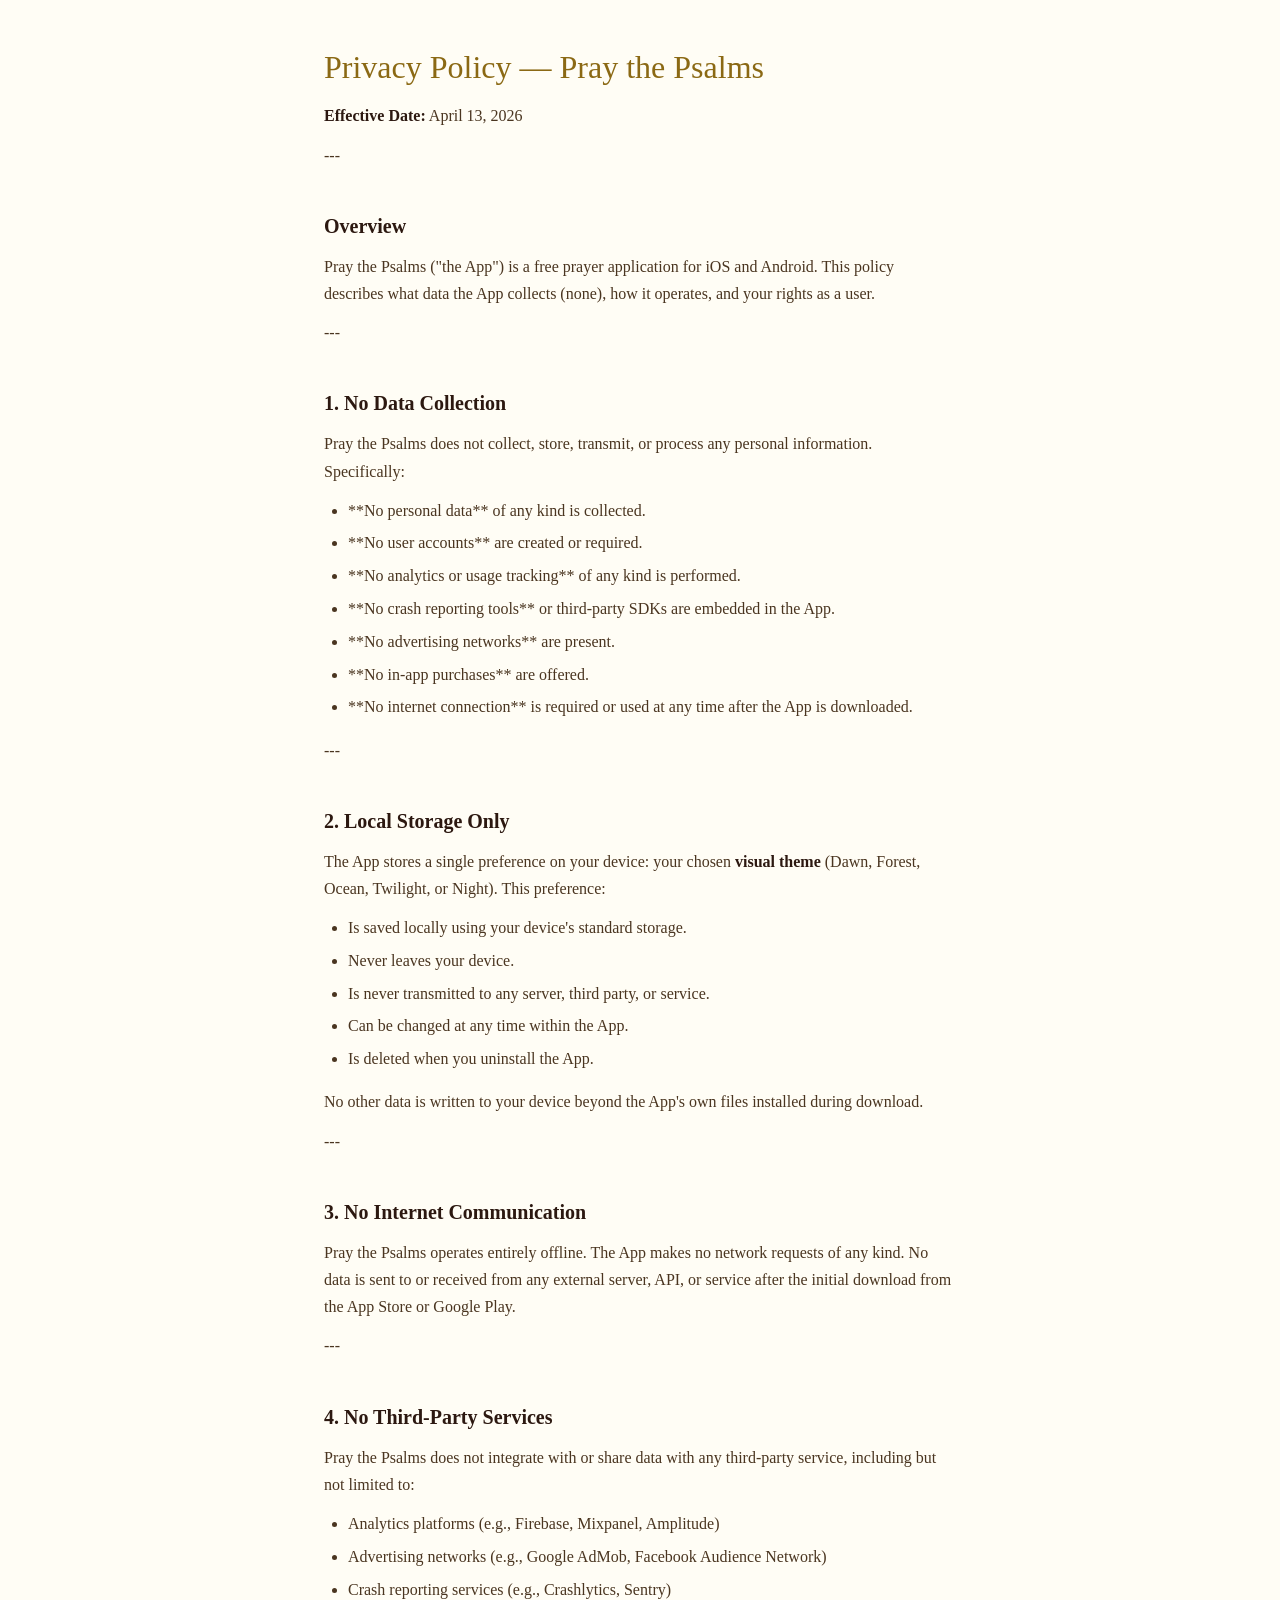
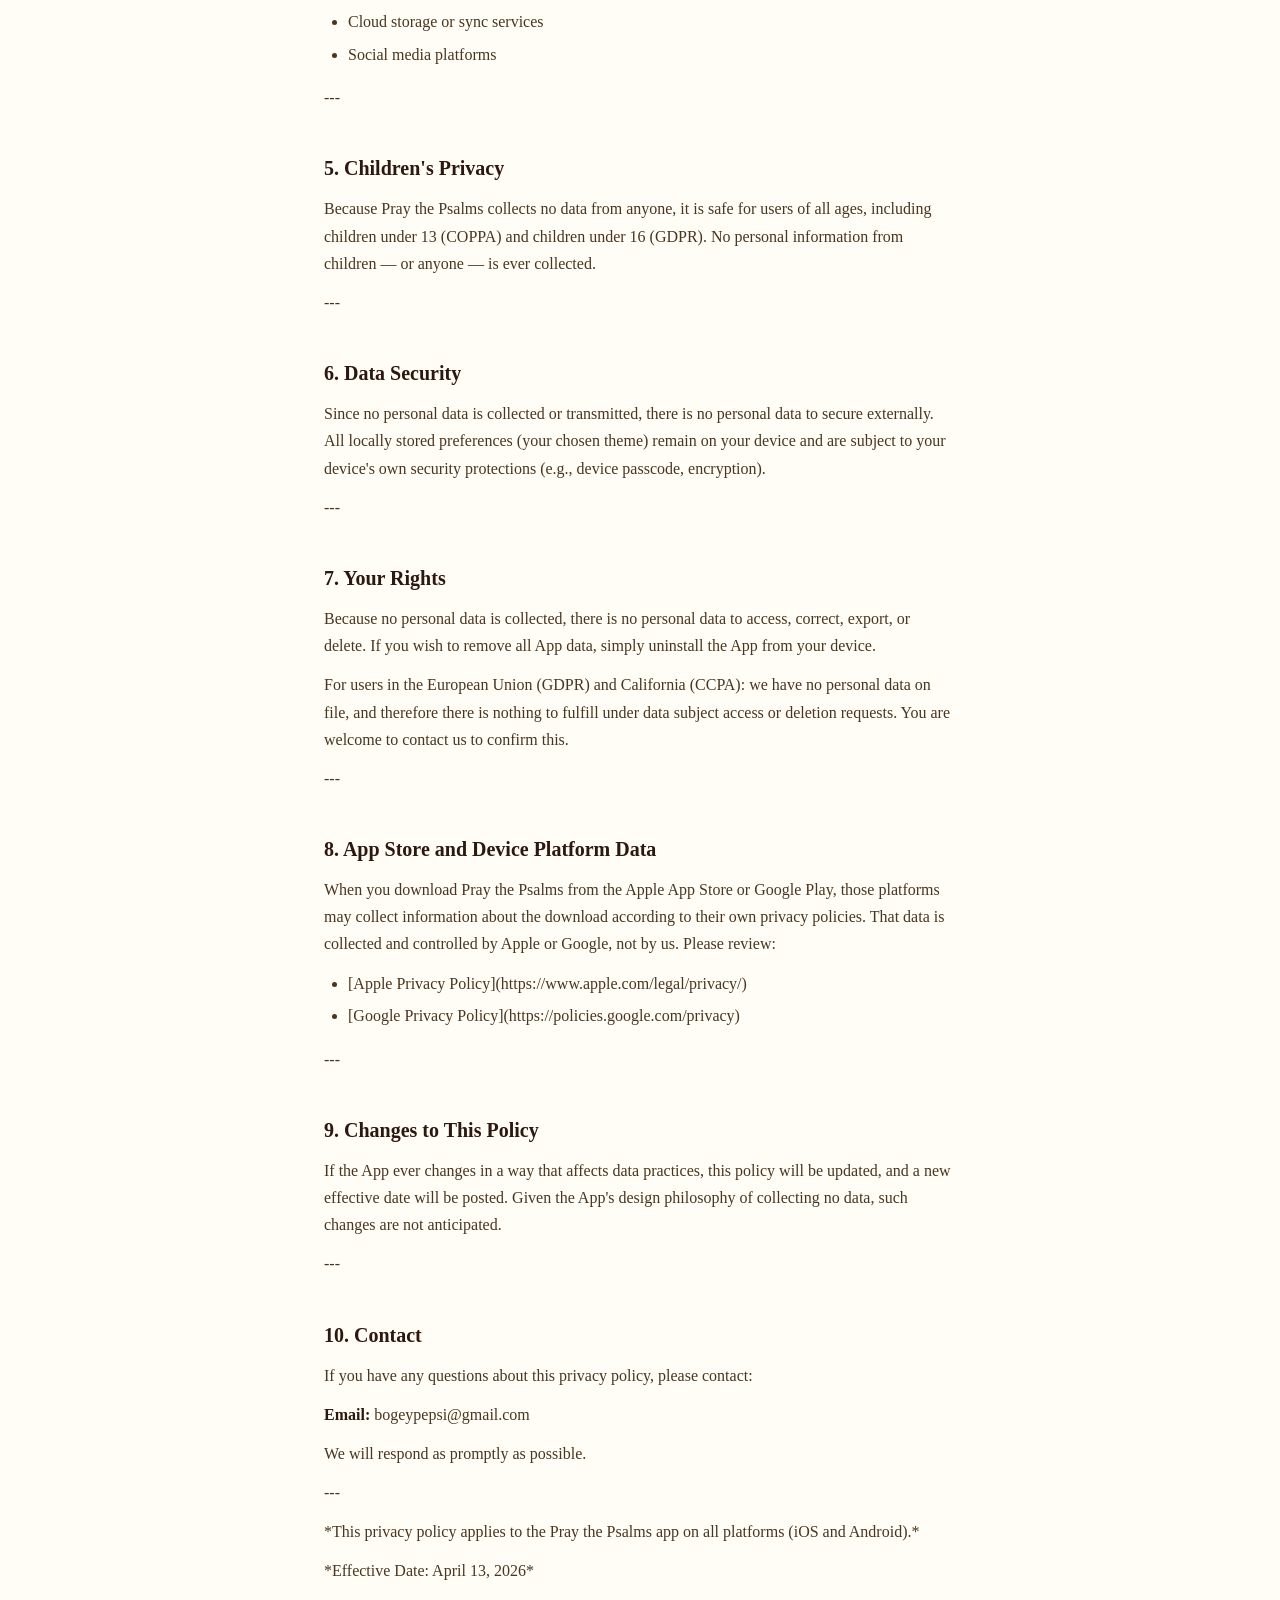
==== privacy.html @ e2771322 "Initial commit: Pray the Psalms web app + privacy policy" ====
<!DOCTYPE html>
<html lang="en">
<head>
  <meta charset="UTF-8">
  <meta name="viewport" content="width=device-width, initial-scale=1.0">
  <title>Privacy Policy — Pray the Psalms</title>
  <style>
    * { margin: 0; padding: 0; box-sizing: border-box; }
    body {
      font-family: 'Georgia', serif;
      max-width: 680px;
      margin: 0 auto;
      padding: 40px 24px 80px;
      color: #2C1810;
      background: #FFFDF5;
      line-height: 1.7;
    }
    h1 {
      font-size: 2rem;
      font-weight: 400;
      margin-bottom: 0.25em;
      color: #8B6914;
    }
    h2 {
      font-size: 1.25rem;
      font-weight: 600;
      margin-top: 2em;
      margin-bottom: 0.5em;
      color: #2C1810;
    }
    h3 {
      font-size: 1.1rem;
      font-weight: 600;
      margin-top: 1.5em;
      margin-bottom: 0.5em;
    }
    p {
      margin-bottom: 0.75em;
      color: #4A3520;
    }
    ul {
      margin: 0.5em 0 1em 1.5em;
      color: #4A3520;
    }
    li {
      margin-bottom: 0.35em;
    }
    a {
      color: #8B6914;
    }
    strong {
      font-weight: 600;
      color: #2C1810;
    }
  </style>
</head>
<body>
    <h1>Privacy Policy — Pray the Psalms</h1>
    <p><strong>Effective Date:</strong> April 13, 2026</p>
    <p>---</p>
    <h2>Overview</h2>
    <p>Pray the Psalms ("the App") is a free prayer application for iOS and Android. This policy describes what data the App collects (none), how it operates, and your rights as a user.</p>
    <p>---</p>
    <h2>1. No Data Collection</h2>
    <p>Pray the Psalms does not collect, store, transmit, or process any personal information. Specifically:</p>
    <ul>
    <li>**No personal data** of any kind is collected.</li>
    <li>**No user accounts** are created or required.</li>
    <li>**No analytics or usage tracking** of any kind is performed.</li>
    <li>**No crash reporting tools** or third-party SDKs are embedded in the App.</li>
    <li>**No advertising networks** are present.</li>
    <li>**No in-app purchases** are offered.</li>
    <li>**No internet connection** is required or used at any time after the App is downloaded.</li>
    </ul>
    <p>---</p>
    <h2>2. Local Storage Only</h2>
    <p>The App stores a single preference on your device: your chosen <strong>visual theme</strong> (Dawn, Forest, Ocean, Twilight, or Night). This preference:</p>
    <ul>
    <li>Is saved locally using your device's standard storage.</li>
    <li>Never leaves your device.</li>
    <li>Is never transmitted to any server, third party, or service.</li>
    <li>Can be changed at any time within the App.</li>
    <li>Is deleted when you uninstall the App.</li>
    </ul>
    <p>No other data is written to your device beyond the App's own files installed during download.</p>
    <p>---</p>
    <h2>3. No Internet Communication</h2>
    <p>Pray the Psalms operates entirely offline. The App makes no network requests of any kind. No data is sent to or received from any external server, API, or service after the initial download from the App Store or Google Play.</p>
    <p>---</p>
    <h2>4. No Third-Party Services</h2>
    <p>Pray the Psalms does not integrate with or share data with any third-party service, including but not limited to:</p>
    <ul>
    <li>Analytics platforms (e.g., Firebase, Mixpanel, Amplitude)</li>
    <li>Advertising networks (e.g., Google AdMob, Facebook Audience Network)</li>
    <li>Crash reporting services (e.g., Crashlytics, Sentry)</li>
    <li>Cloud storage or sync services</li>
    <li>Social media platforms</li>
    </ul>
    <p>---</p>
    <h2>5. Children's Privacy</h2>
    <p>Because Pray the Psalms collects no data from anyone, it is safe for users of all ages, including children under 13 (COPPA) and children under 16 (GDPR). No personal information from children — or anyone — is ever collected.</p>
    <p>---</p>
    <h2>6. Data Security</h2>
    <p>Since no personal data is collected or transmitted, there is no personal data to secure externally. All locally stored preferences (your chosen theme) remain on your device and are subject to your device's own security protections (e.g., device passcode, encryption).</p>
    <p>---</p>
    <h2>7. Your Rights</h2>
    <p>Because no personal data is collected, there is no personal data to access, correct, export, or delete. If you wish to remove all App data, simply uninstall the App from your device.</p>
    <p>For users in the European Union (GDPR) and California (CCPA): we have no personal data on file, and therefore there is nothing to fulfill under data subject access or deletion requests. You are welcome to contact us to confirm this.</p>
    <p>---</p>
    <h2>8. App Store and Device Platform Data</h2>
    <p>When you download Pray the Psalms from the Apple App Store or Google Play, those platforms may collect information about the download according to their own privacy policies. That data is collected and controlled by Apple or Google, not by us. Please review:</p>
    <ul>
    <li>[Apple Privacy Policy](https://www.apple.com/legal/privacy/)</li>
    <li>[Google Privacy Policy](https://policies.google.com/privacy)</li>
    </ul>
    <p>---</p>
    <h2>9. Changes to This Policy</h2>
    <p>If the App ever changes in a way that affects data practices, this policy will be updated, and a new effective date will be posted. Given the App's design philosophy of collecting no data, such changes are not anticipated.</p>
    <p>---</p>
    <h2>10. Contact</h2>
    <p>If you have any questions about this privacy policy, please contact:</p>
    <p><strong>Email:</strong> bogeypepsi@gmail.com</p>
    <p>We will respond as promptly as possible.</p>
    <p>---</p>
    <p>*This privacy policy applies to the Pray the Psalms app on all platforms (iOS and Android).*</p>
    <p>*Effective Date: April 13, 2026*</p>
</body>
</html>
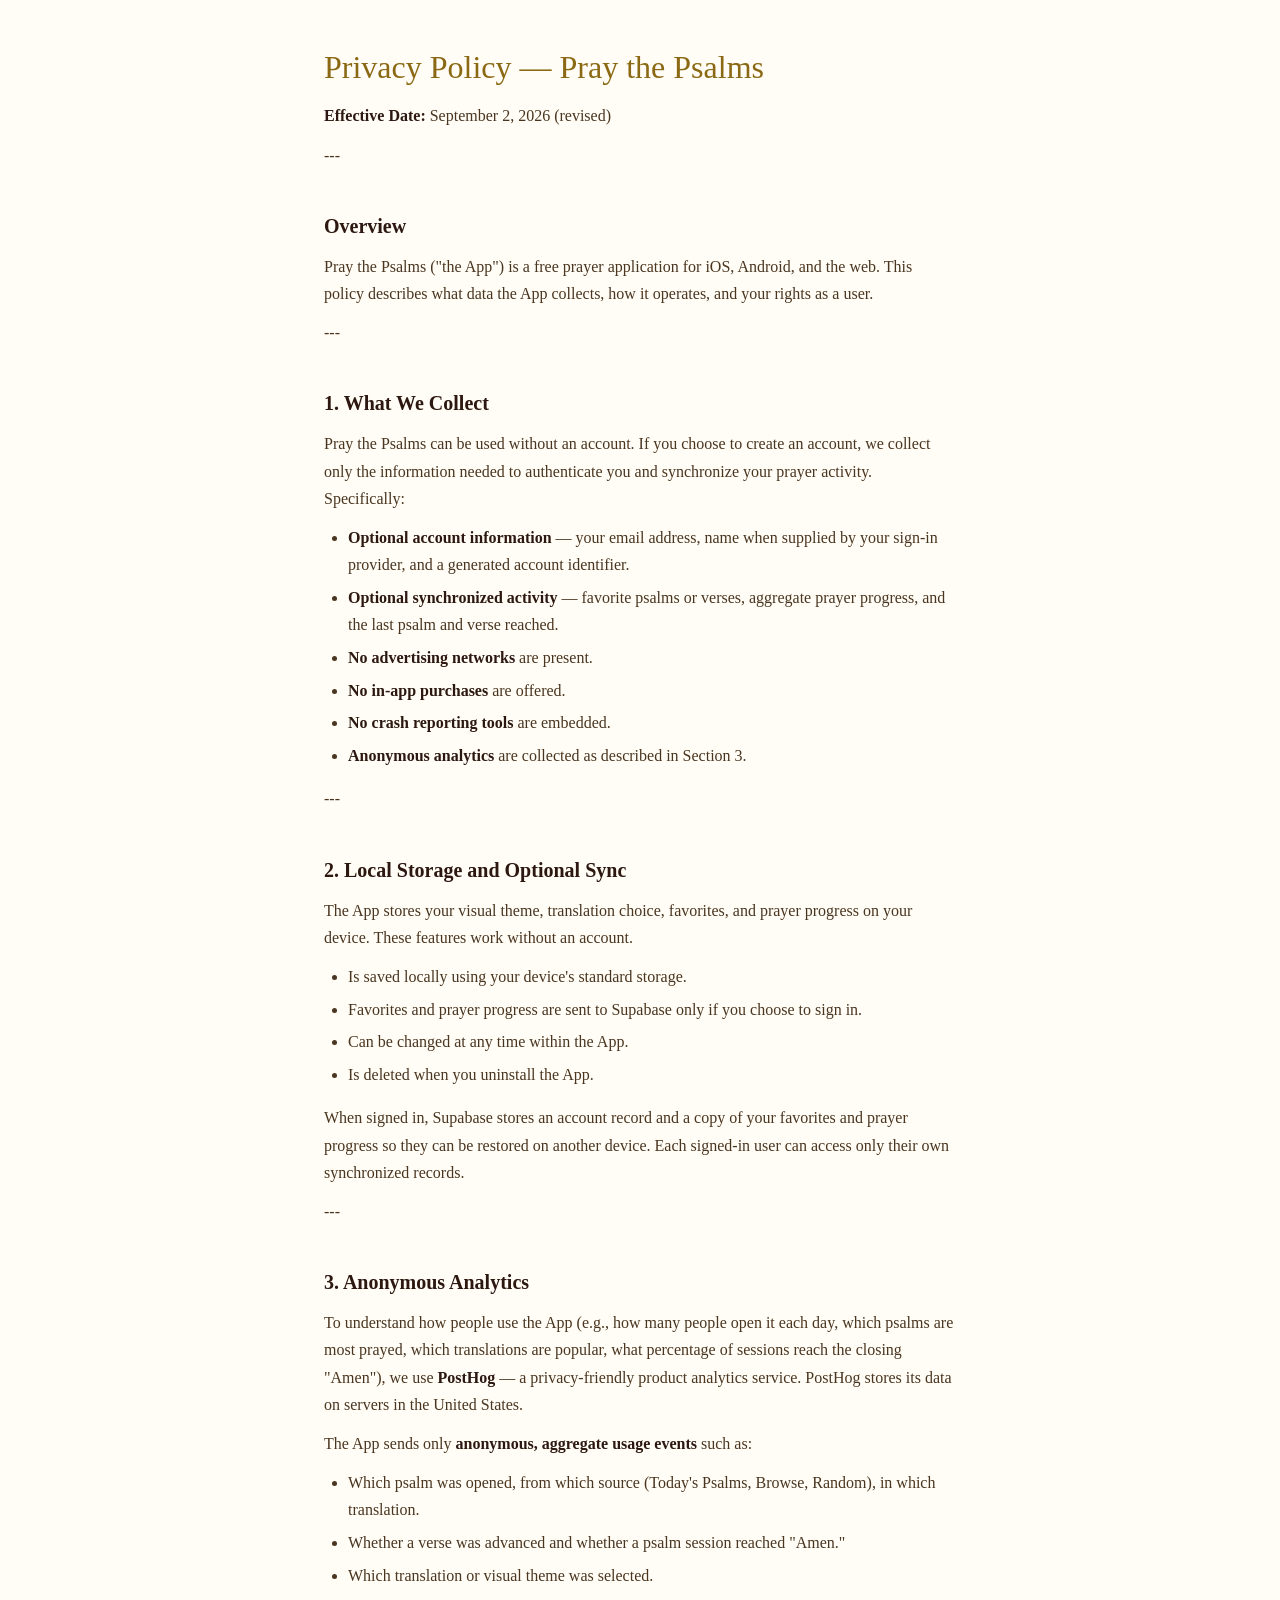
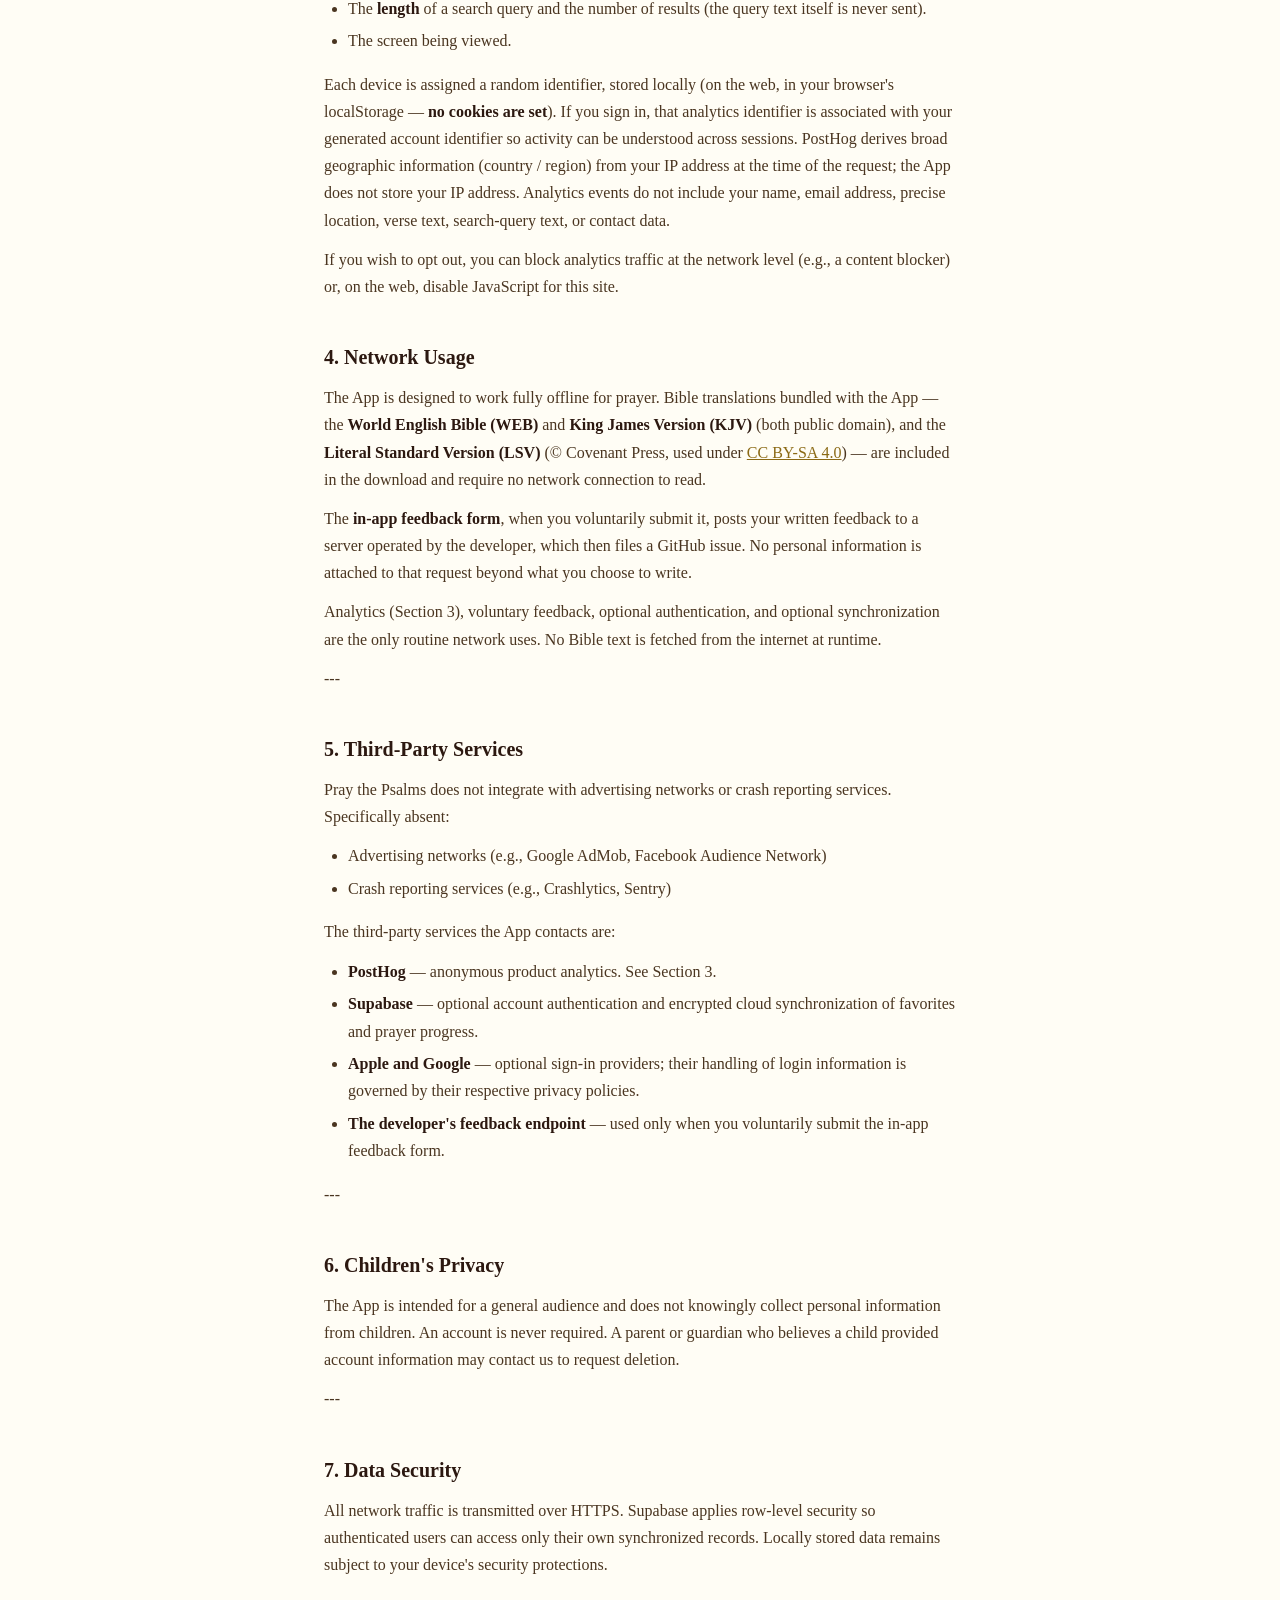
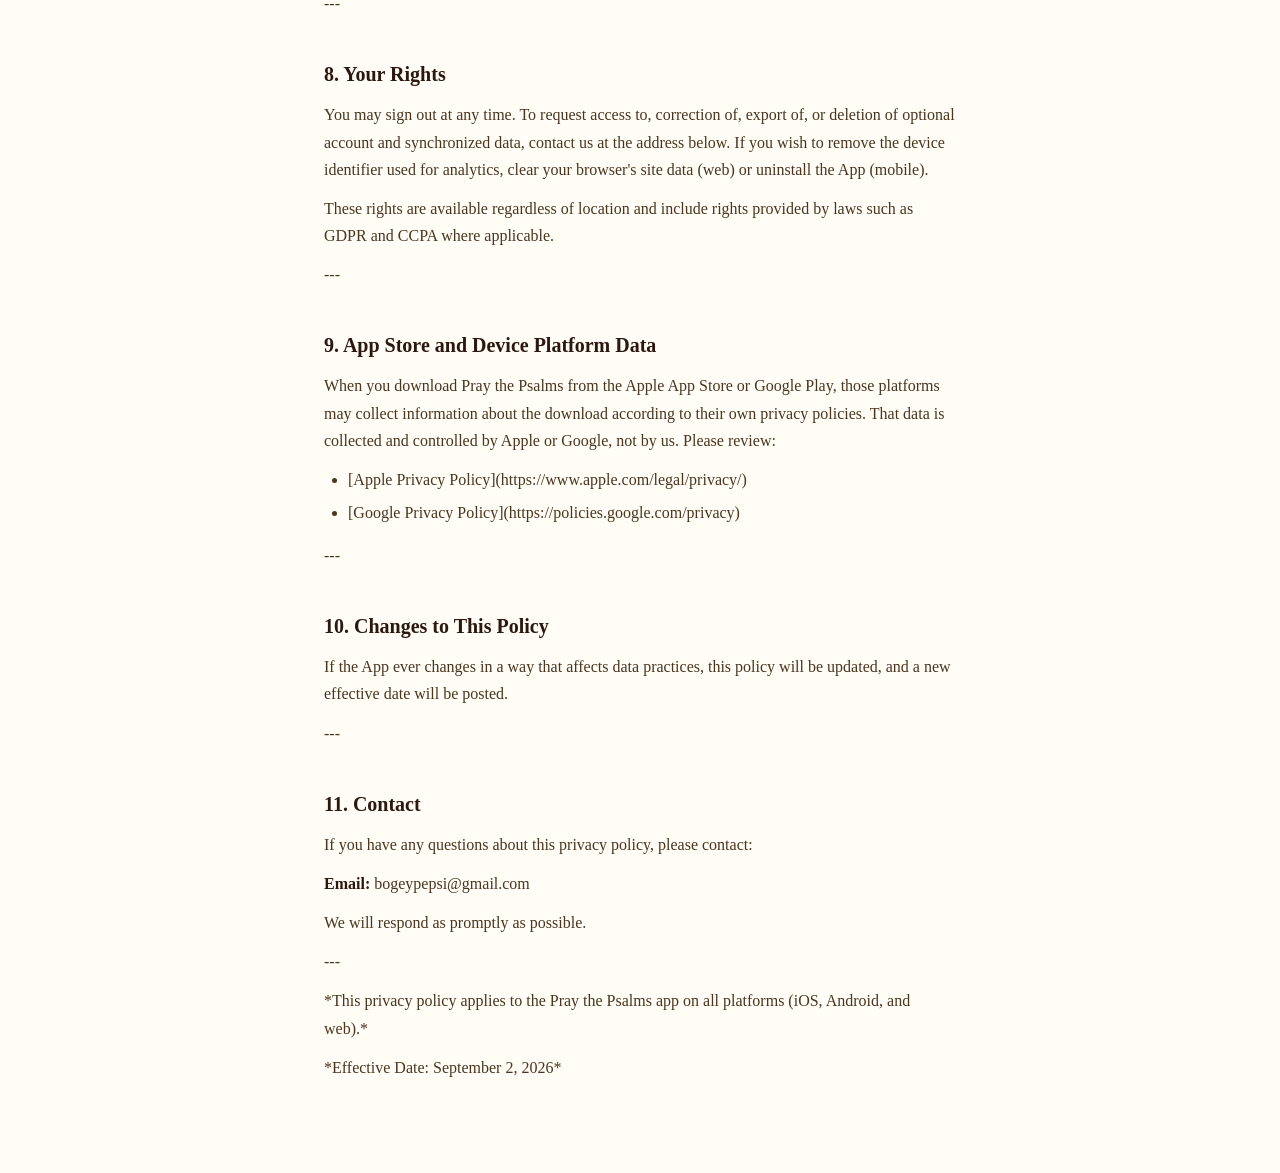
==== commit 456024b7: "Update privacy policy for optional accounts, sync, and analytics Co-Authored-By: Claude Opus 5.5 <no" ====
--- a/privacy.html
+++ b/privacy.html
@@ -56,73 +56,89 @@
 </head>
 <body>
     <h1>Privacy Policy — Pray the Psalms</h1>
-    <p><strong>Effective Date:</strong> April 13, 2026</p>
+    <p><strong>Effective Date:</strong> September 2, 2026 (revised)</p>
     <p>---</p>
     <h2>Overview</h2>
-    <p>Pray the Psalms ("the App") is a free prayer application for iOS and Android. This policy describes what data the App collects (none), how it operates, and your rights as a user.</p>
+    <p>Pray the Psalms ("the App") is a free prayer application for iOS, Android, and the web. This policy describes what data the App collects, how it operates, and your rights as a user.</p>
     <p>---</p>
-    <h2>1. No Data Collection</h2>
-    <p>Pray the Psalms does not collect, store, transmit, or process any personal information. Specifically:</p>
+    <h2>1. What We Collect</h2>
+    <p>Pray the Psalms can be used without an account. If you choose to create an account, we collect only the information needed to authenticate you and synchronize your prayer activity. Specifically:</p>
     <ul>
-    <li>**No personal data** of any kind is collected.</li>
-    <li>**No user accounts** are created or required.</li>
-    <li>**No analytics or usage tracking** of any kind is performed.</li>
-    <li>**No crash reporting tools** or third-party SDKs are embedded in the App.</li>
-    <li>**No advertising networks** are present.</li>
-    <li>**No in-app purchases** are offered.</li>
-    <li>**No internet connection** is required or used at any time after the App is downloaded.</li>
+    <li><strong>Optional account information</strong> — your email address, name when supplied by your sign-in provider, and a generated account identifier.</li>
+    <li><strong>Optional synchronized activity</strong> — favorite psalms or verses, aggregate prayer progress, and the last psalm and verse reached.</li>
+    <li><strong>No advertising networks</strong> are present.</li>
+    <li><strong>No in-app purchases</strong> are offered.</li>
+    <li><strong>No crash reporting tools</strong> are embedded.</li>
+    <li><strong>Anonymous analytics</strong> are collected as described in Section 3.</li>
     </ul>
     <p>---</p>
-    <h2>2. Local Storage Only</h2>
-    <p>The App stores a single preference on your device: your chosen <strong>visual theme</strong> (Dawn, Forest, Ocean, Twilight, or Night). This preference:</p>
+    <h2>2. Local Storage and Optional Sync</h2>
+    <p>The App stores your visual theme, translation choice, favorites, and prayer progress on your device. These features work without an account.</p>
     <ul>
     <li>Is saved locally using your device's standard storage.</li>
-    <li>Never leaves your device.</li>
-    <li>Is never transmitted to any server, third party, or service.</li>
+    <li>Favorites and prayer progress are sent to Supabase only if you choose to sign in.</li>
     <li>Can be changed at any time within the App.</li>
     <li>Is deleted when you uninstall the App.</li>
     </ul>
-    <p>No other data is written to your device beyond the App's own files installed during download.</p>
+    <p>When signed in, Supabase stores an account record and a copy of your favorites and prayer progress so they can be restored on another device. Each signed-in user can access only their own synchronized records.</p>
     <p>---</p>
-    <h2>3. No Internet Communication</h2>
-    <p>Pray the Psalms operates entirely offline. The App makes no network requests of any kind. No data is sent to or received from any external server, API, or service after the initial download from the App Store or Google Play.</p>
+    <h2>3. Anonymous Analytics</h2>
+    <p>To understand how people use the App (e.g., how many people open it each day, which psalms are most prayed, which translations are popular, what percentage of sessions reach the closing "Amen"), we use <strong>PostHog</strong> — a privacy-friendly product analytics service. PostHog stores its data on servers in the United States.</p>
+    <p>The App sends only <strong>anonymous, aggregate usage events</strong> such as:</p>
+    <ul>
+    <li>Which psalm was opened, from which source (Today's Psalms, Browse, Random), in which translation.</li>
+    <li>Whether a verse was advanced and whether a psalm session reached "Amen."</li>
+    <li>Which translation or visual theme was selected.</li>
+    <li>The <strong>length</strong> of a search query and the number of results (the query text itself is never sent).</li>
+    <li>The screen being viewed.</li>
+    </ul>
+    <p>Each device is assigned a random identifier, stored locally (on the web, in your browser's localStorage — <strong>no cookies are set</strong>). If you sign in, that analytics identifier is associated with your generated account identifier so activity can be understood across sessions. PostHog derives broad geographic information (country / region) from your IP address at the time of the request; the App does not store your IP address. Analytics events do not include your name, email address, precise location, verse text, search-query text, or contact data.</p>
+    <p>If you wish to opt out, you can block analytics traffic at the network level (e.g., a content blocker) or, on the web, disable JavaScript for this site.</p>
+    <h2>4. Network Usage</h2>
+    <p>The App is designed to work fully offline for prayer. Bible translations bundled with the App — the <strong>World English Bible (WEB)</strong> and <strong>King James Version (KJV)</strong> (both public domain), and the <strong>Literal Standard Version (LSV)</strong> (© Covenant Press, used under <a href="https://creativecommons.org/licenses/by-sa/4.0/">CC BY-SA 4.0</a>) — are included in the download and require no network connection to read.</p>
+    <p>The <strong>in-app feedback form</strong>, when you voluntarily submit it, posts your written feedback to a server operated by the developer, which then files a GitHub issue. No personal information is attached to that request beyond what you choose to write.</p>
+    <p>Analytics (Section 3), voluntary feedback, optional authentication, and optional synchronization are the only routine network uses. No Bible text is fetched from the internet at runtime.</p>
     <p>---</p>
-    <h2>4. No Third-Party Services</h2>
-    <p>Pray the Psalms does not integrate with or share data with any third-party service, including but not limited to:</p>
+    <h2>5. Third-Party Services</h2>
+    <p>Pray the Psalms does not integrate with advertising networks or crash reporting services. Specifically absent:</p>
     <ul>
-    <li>Analytics platforms (e.g., Firebase, Mixpanel, Amplitude)</li>
     <li>Advertising networks (e.g., Google AdMob, Facebook Audience Network)</li>
     <li>Crash reporting services (e.g., Crashlytics, Sentry)</li>
-    <li>Cloud storage or sync services</li>
-    <li>Social media platforms</li>
+    </ul>
+    <p>The third-party services the App contacts are:</p>
+    <ul>
+    <li><strong>PostHog</strong> — anonymous product analytics. See Section 3.</li>
+    <li><strong>Supabase</strong> — optional account authentication and encrypted cloud synchronization of favorites and prayer progress.</li>
+    <li><strong>Apple and Google</strong> — optional sign-in providers; their handling of login information is governed by their respective privacy policies.</li>
+    <li><strong>The developer's feedback endpoint</strong> — used only when you voluntarily submit the in-app feedback form.</li>
     </ul>
     <p>---</p>
-    <h2>5. Children's Privacy</h2>
-    <p>Because Pray the Psalms collects no data from anyone, it is safe for users of all ages, including children under 13 (COPPA) and children under 16 (GDPR). No personal information from children — or anyone — is ever collected.</p>
+    <h2>6. Children's Privacy</h2>
+    <p>The App is intended for a general audience and does not knowingly collect personal information from children. An account is never required. A parent or guardian who believes a child provided account information may contact us to request deletion.</p>
     <p>---</p>
-    <h2>6. Data Security</h2>
-    <p>Since no personal data is collected or transmitted, there is no personal data to secure externally. All locally stored preferences (your chosen theme) remain on your device and are subject to your device's own security protections (e.g., device passcode, encryption).</p>
+    <h2>7. Data Security</h2>
+    <p>All network traffic is transmitted over HTTPS. Supabase applies row-level security so authenticated users can access only their own synchronized records. Locally stored data remains subject to your device's security protections.</p>
     <p>---</p>
-    <h2>7. Your Rights</h2>
-    <p>Because no personal data is collected, there is no personal data to access, correct, export, or delete. If you wish to remove all App data, simply uninstall the App from your device.</p>
-    <p>For users in the European Union (GDPR) and California (CCPA): we have no personal data on file, and therefore there is nothing to fulfill under data subject access or deletion requests. You are welcome to contact us to confirm this.</p>
+    <h2>8. Your Rights</h2>
+    <p>You may sign out at any time. To request access to, correction of, export of, or deletion of optional account and synchronized data, contact us at the address below. If you wish to remove the device identifier used for analytics, clear your browser's site data (web) or uninstall the App (mobile).</p>
+    <p>These rights are available regardless of location and include rights provided by laws such as GDPR and CCPA where applicable.</p>
     <p>---</p>
-    <h2>8. App Store and Device Platform Data</h2>
+    <h2>9. App Store and Device Platform Data</h2>
     <p>When you download Pray the Psalms from the Apple App Store or Google Play, those platforms may collect information about the download according to their own privacy policies. That data is collected and controlled by Apple or Google, not by us. Please review:</p>
     <ul>
     <li>[Apple Privacy Policy](https://www.apple.com/legal/privacy/)</li>
     <li>[Google Privacy Policy](https://policies.google.com/privacy)</li>
     </ul>
     <p>---</p>
-    <h2>9. Changes to This Policy</h2>
-    <p>If the App ever changes in a way that affects data practices, this policy will be updated, and a new effective date will be posted. Given the App's design philosophy of collecting no data, such changes are not anticipated.</p>
+    <h2>10. Changes to This Policy</h2>
+    <p>If the App ever changes in a way that affects data practices, this policy will be updated, and a new effective date will be posted.</p>
     <p>---</p>
-    <h2>10. Contact</h2>
+    <h2>11. Contact</h2>
     <p>If you have any questions about this privacy policy, please contact:</p>
     <p><strong>Email:</strong> bogeypepsi@gmail.com</p>
     <p>We will respond as promptly as possible.</p>
     <p>---</p>
-    <p>*This privacy policy applies to the Pray the Psalms app on all platforms (iOS and Android).*</p>
-    <p>*Effective Date: April 13, 2026*</p>
+    <p>*This privacy policy applies to the Pray the Psalms app on all platforms (iOS, Android, and web).*</p>
+    <p>*Effective Date: September 2, 2026*</p>
 </body>
-</html>+</html>
